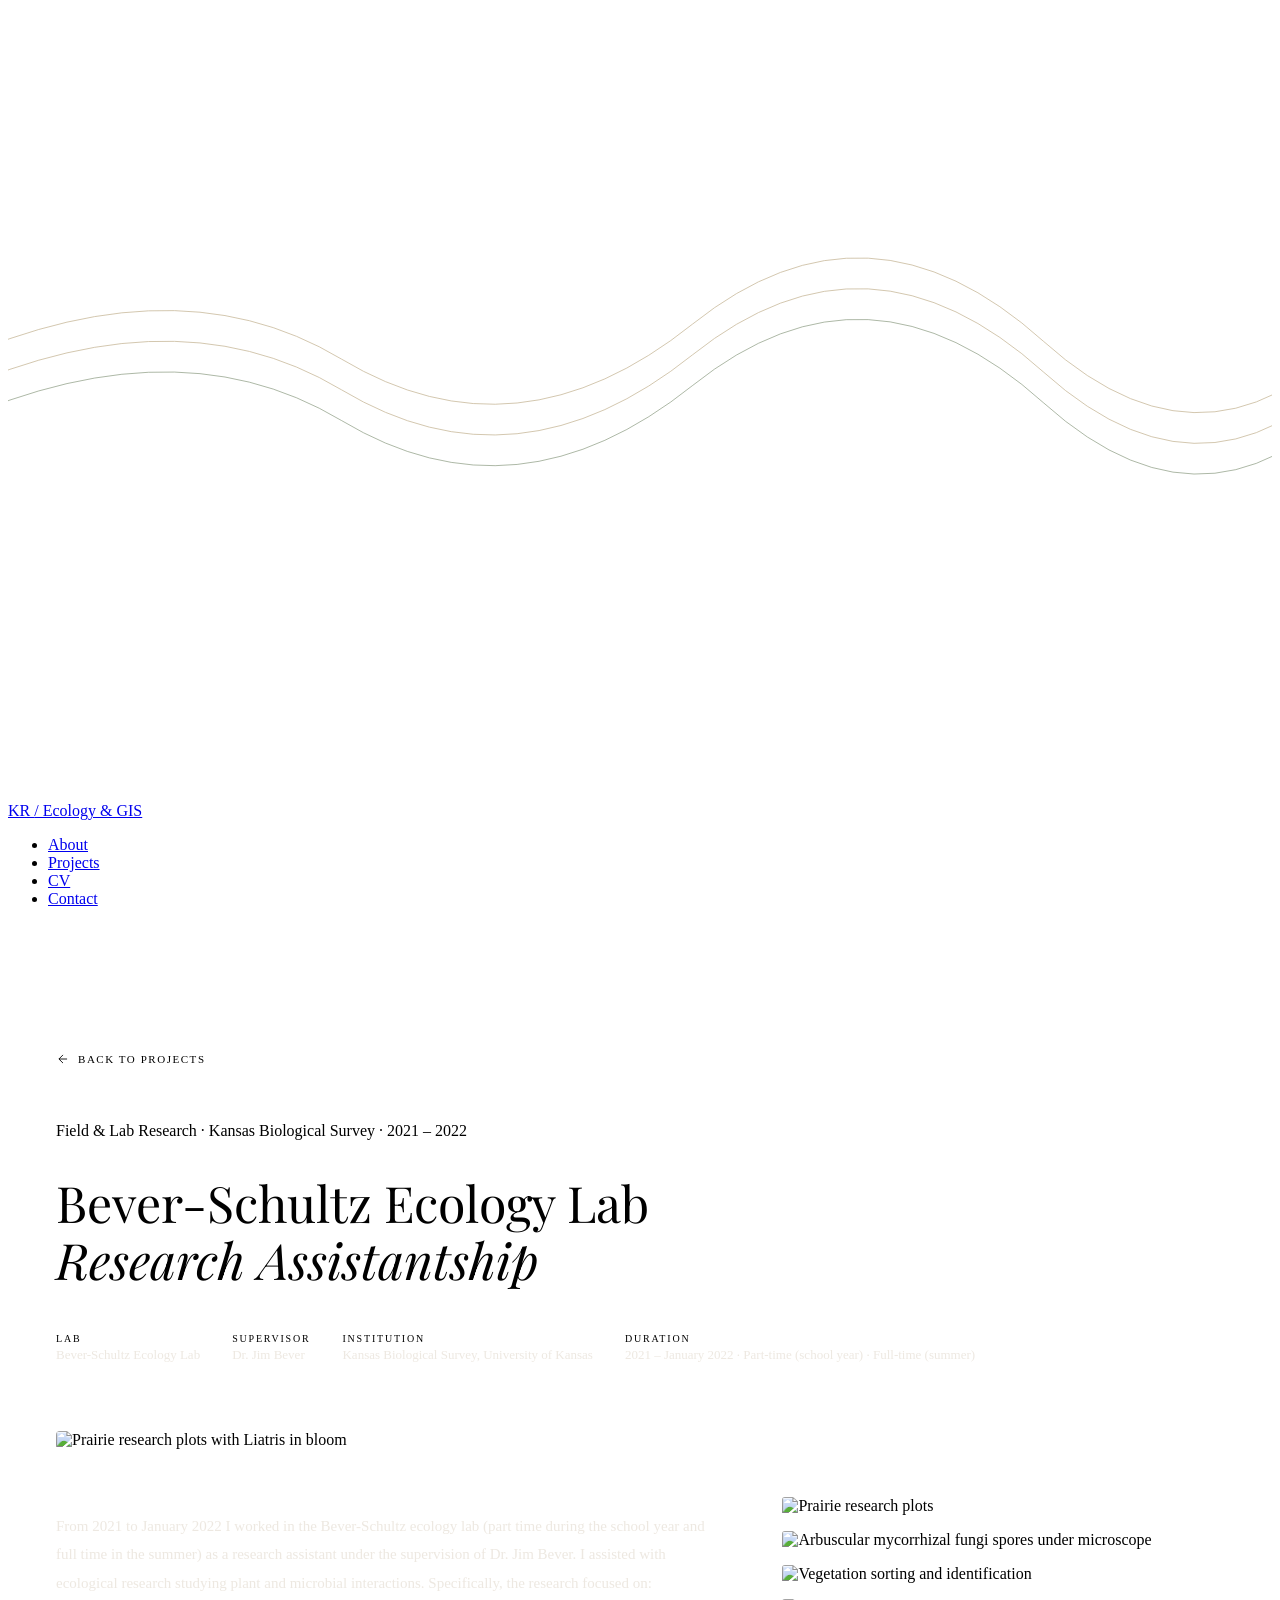
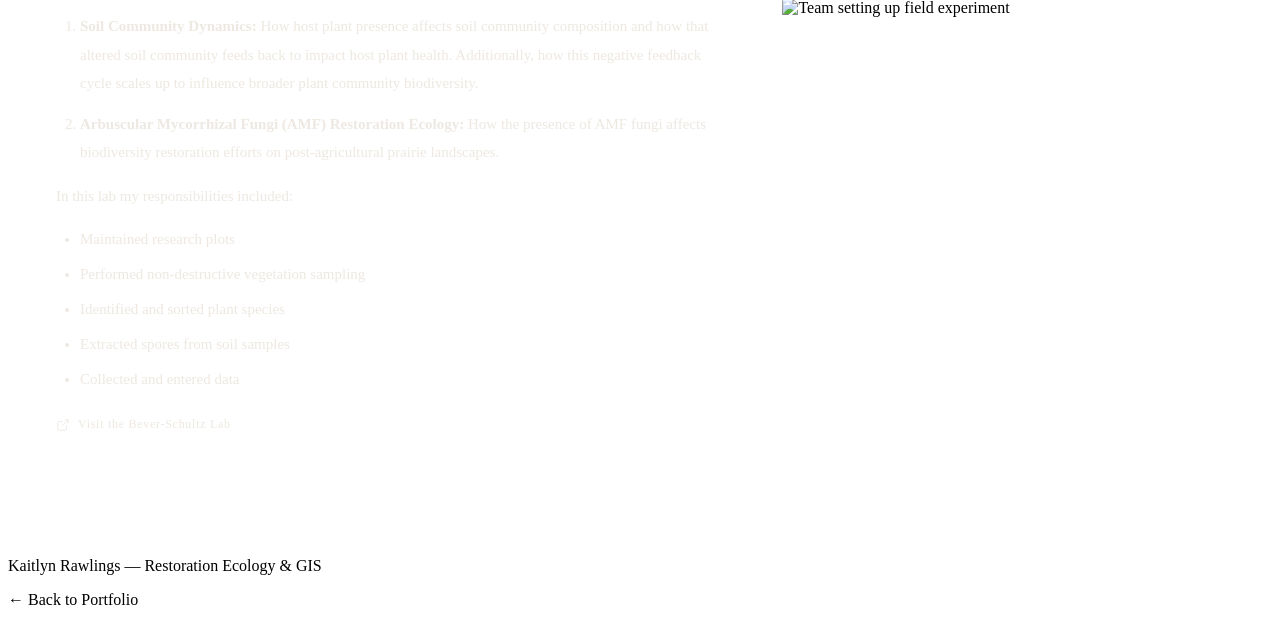
==== projects/ecology-lab.html @ 2fe0ceb7 "Add files via upload" ====
<!DOCTYPE html>
<html lang="en">
<head>
  <meta charset="UTF-8">
  <meta name="viewport" content="width=device-width, initial-scale=1.0">
  <title>Bever-Schultz Ecology Lab — Kaitlyn Rawlings</title>
  <link rel="preconnect" href="https://fonts.googleapis.com">
  <link rel="preconnect" href="https://fonts.gstatic.com" crossorigin>
  <link href="https://fonts.googleapis.com/css2?family=Playfair+Display:ital,wght@0,400;0,600;1,400&family=DM+Sans:opsz,wght@9..40,300;9..40,400;9..40,500&display=swap" rel="stylesheet">
  <link rel="stylesheet" href="../css/style.css">
  <style>
    .pp { max-width: 1400px; margin: 0 auto; padding: 8rem 3rem 5rem; position: relative; z-index: 1; }
    .project-back { display: inline-flex; align-items: center; gap: 0.5rem; font-size: 11px; letter-spacing: 0.14em; text-transform: uppercase; color: var(--sage); text-decoration: none; margin-bottom: 2.5rem; transition: color 0.2s; }
    .project-back:hover { color: var(--sand); }
    .project-back svg { width: 14px; height: 14px; }
    .ph h1 { font-family: 'Playfair Display', serif; font-size: clamp(30px, 4vw, 50px); color: var(--cream); font-weight: 400; line-height: 1.15; margin-bottom: 1.5rem; }
    .pmeta { display: flex; flex-wrap: wrap; gap: 2rem; padding: 1.25rem 0; border-top: 1px solid var(--line); border-bottom: 1px solid var(--line); margin-bottom: 3rem; }
    .mi { display: flex; flex-direction: column; gap: 0.2rem; }
    .ml { font-size: 10px; letter-spacing: 0.18em; text-transform: uppercase; color: var(--sage); }
    .mv { font-size: 13px; color: rgba(232,226,217,0.8); }
    .hero-img-wrap { width: 100%; margin-bottom: 3rem; border-radius: 4px; overflow: hidden; border: 1px solid var(--line); }
    .hero-img-wrap img { width: 100%; display: block; max-height: 380px; object-fit: cover; object-position: center 60%; }
    .body-grid { display: grid; grid-template-columns: 1.5fr 1fr; gap: 4rem; align-items: start; }
    .ptxt { font-size: 15px; color: rgba(232,226,217,0.78); line-height: 1.9; margin-bottom: 1.25rem; }
    .ptxt ol { padding-left: 1.5rem; margin: 0.75rem 0; }
    .ptxt ol li { margin-bottom: 0.75rem; }
    .ptxt ul { padding-left: 1.5rem; margin: 0.75rem 0; list-style: disc; }
    .ptxt ul li { margin-bottom: 0.4rem; }
    .sc { background: rgba(255,255,255,0.03); border: 1px solid var(--line); border-radius: 3px; padding: 1.25rem 1.5rem; margin-bottom: 1rem; }
    .scl { font-size: 10px; letter-spacing: 0.16em; text-transform: uppercase; color: var(--sage); margin-bottom: 0.5rem; }
    .scv { font-size: 13px; color: rgba(232,226,217,0.75); line-height: 1.6; }
    .side-img { width: 100%; border-radius: 3px; border: 1px solid var(--line); display: block; margin-bottom: 1rem; }
    .lab-link { display: inline-flex; align-items: center; gap: 0.5rem; font-size: 12px; color: var(--sage); text-decoration: none; letter-spacing: 0.06em; transition: color 0.2s; margin-top: 0.5rem; }
    .lab-link:hover { color: var(--sand); }
    @media (max-width: 900px) {
      .pp { padding: 7rem 1.5rem 4rem; }
      .body-grid { grid-template-columns: 1fr; gap: 2.5rem; }
    }
  </style>
</head>
<body>

  <div class="topo-bg" aria-hidden="true">
    <svg viewBox="0 0 1440 900" preserveAspectRatio="xMidYMid slice" xmlns="http://www.w3.org/2000/svg">
      <path d="M-100,420 Q180,280 380,400 Q580,520 780,360 Q980,200 1180,380 Q1380,560 1560,340" fill="none" stroke="#C8B89A" stroke-width="0.9"/>
      <path d="M-100,455 Q180,315 380,435 Q580,555 780,395 Q980,235 1180,415 Q1380,595 1560,375" fill="none" stroke="#C8B89A" stroke-width="0.9"/>
      <path d="M-100,490 Q180,350 380,470 Q580,590 780,430 Q980,270 1180,450 Q1380,630 1560,410" fill="none" stroke="#7A8C6E" stroke-width="0.7"/>
    </svg>
  </div>

  <nav id="main-nav" class="scrolled">
    <div class="nav-inner">
      <a href="../index.html" class="nav-brand">KR <span>/ Ecology &amp; GIS</span></a>
      <ul class="nav-links">
        <li><a href="../index.html#about">About</a></li>
        <li><a href="../index.html#portfolio">Projects</a></li>
        <li><a href="../index.html#resume">CV</a></li>
        <li><a href="../index.html#contact">Contact</a></li>
      </ul>
    </div>
  </nav>

  <main class="pp">

    <a href="../index.html#portfolio" class="project-back">
      <svg viewBox="0 0 24 24" fill="none" stroke="currentColor" stroke-width="1.5"><path d="M19 12H5M5 12l7-7M5 12l7 7"/></svg>
      Back to Projects
    </a>

    <div class="ph">
      <p class="section-eyebrow">Field &amp; Lab Research · Kansas Biological Survey · 2021 – 2022</p>
      <h1>Bever-Schultz Ecology Lab<br><em style="font-style:italic; color: var(--sand);">Research Assistantship</em></h1>
      <div class="pmeta">
        <div class="mi"><span class="ml">Lab</span><span class="mv">Bever-Schultz Ecology Lab</span></div>
        <div class="mi"><span class="ml">Supervisor</span><span class="mv">Dr. Jim Bever</span></div>
        <div class="mi"><span class="ml">Institution</span><span class="mv">Kansas Biological Survey, University of Kansas</span></div>
        <div class="mi"><span class="ml">Duration</span><span class="mv">2021 – January 2022 · Part-time (school year) · Full-time (summer)</span></div>
      </div>
    </div>

    <div class="hero-img-wrap">
      <img src="lab_field_liatris.jpg" alt="Prairie research plots with Liatris in bloom">
    </div>

    <div class="body-grid">

      <div class="ptxt">
        <p>From 2021 to January 2022 I worked in the Bever-Schultz ecology lab (part time during the school year and full time in the summer) as a research assistant under the supervision of Dr. Jim Bever. I assisted with ecological research studying plant and microbial interactions. Specifically, the research focused on:</p>

        <ol>
          <li><strong>Soil Community Dynamics:</strong> How host plant presence affects soil community composition and how that altered soil community feeds back to impact host plant health. Additionally, how this negative feedback cycle scales up to influence broader plant community biodiversity.</li>
          <li><strong>Arbuscular Mycorrhizal Fungi (AMF) Restoration Ecology:</strong> How the presence of AMF fungi affects biodiversity restoration efforts on post-agricultural prairie landscapes.</li>
        </ol>

        <p>In this lab my responsibilities included:</p>

        <ul>
          <li>Maintained research plots</li>
          <li>Performed non-destructive vegetation sampling</li>
          <li>Identified and sorted plant species</li>
          <li>Extracted spores from soil samples</li>
          <li>Collected and entered data</li>
        </ul>

        <a href="https://bever-schultzlab.weebly.com" target="_blank" rel="noopener" class="lab-link">
          <svg width="14" height="14" viewBox="0 0 24 24" fill="none" stroke="currentColor" stroke-width="1.5"><path d="M18 13v6a2 2 0 01-2 2H5a2 2 0 01-2-2V8a2 2 0 012-2h6"/><polyline points="15 3 21 3 21 9"/><line x1="10" y1="14" x2="21" y2="3"/></svg>
          Visit the Bever-Schultz Lab
        </a>
      </div>

      <div>
        <img src="lab_field_plots.jpg" alt="Prairie research plots" class="side-img">
        <img src="lab_spores.jpg" alt="Arbuscular mycorrhizal fungi spores under microscope" class="side-img">
        <img src="lab_sorting.jpg" alt="Vegetation sorting and identification" class="side-img">
        <img src="lab_team_setup.jpg" alt="Team setting up field experiment" class="side-img">
      </div>

    </div>

  </main>

  <footer style="position: relative; z-index: 1;">
    <div class="footer-inner">
      <p class="footer-left">Kaitlyn Rawlings &mdash; Restoration Ecology &amp; GIS</p>
      <p class="footer-right"><a href="../index.html" style="color: var(--muted); text-decoration: none;">← Back to Portfolio</a></p>
    </div>
  </footer>

  <script>
    const nav = document.getElementById('main-nav');
    window.addEventListener('scroll', () => {
      nav.classList.toggle('scrolled', window.scrollY > 60);
    }, { passive: true });
  </script>
</body>
</html>
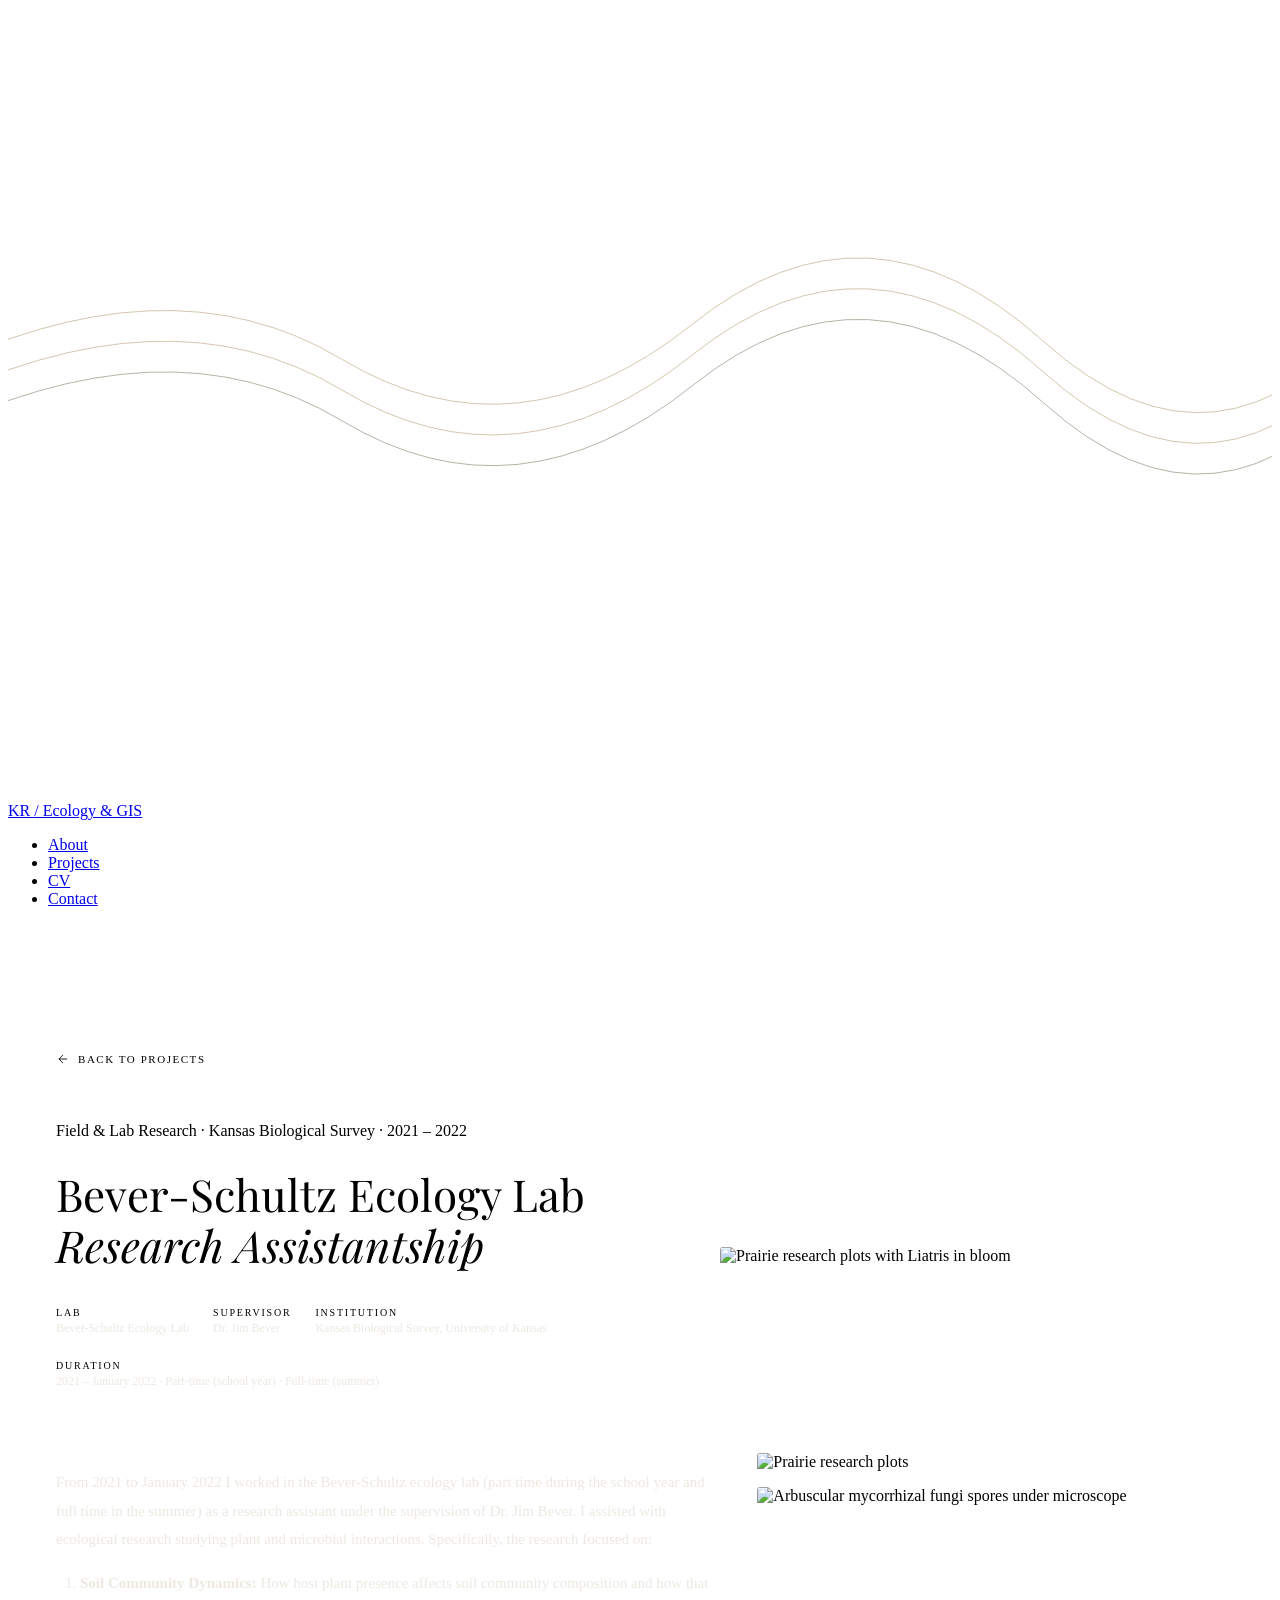
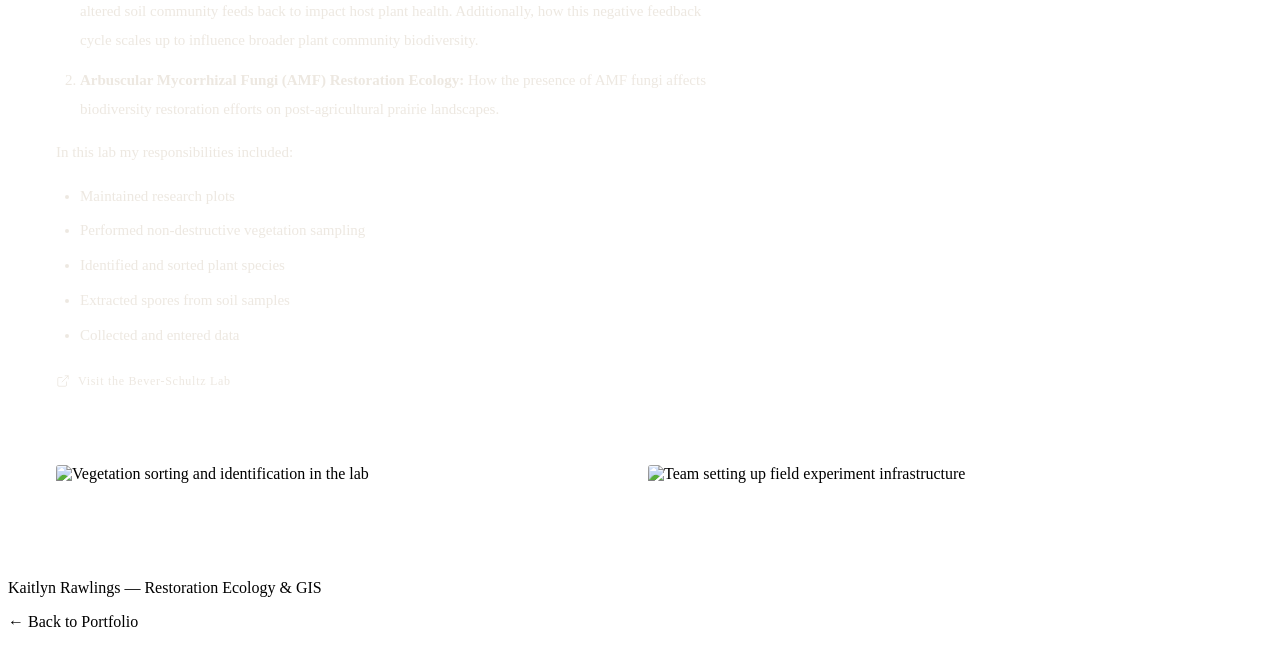
==== commit e834ef80: "Add files via upload" ====
--- a/projects/ecology-lab.html
+++ b/projects/ecology-lab.html
@@ -10,31 +10,75 @@
   <link rel="stylesheet" href="../css/style.css">
   <style>
     .pp { max-width: 1400px; margin: 0 auto; padding: 8rem 3rem 5rem; position: relative; z-index: 1; }
+
     .project-back { display: inline-flex; align-items: center; gap: 0.5rem; font-size: 11px; letter-spacing: 0.14em; text-transform: uppercase; color: var(--sage); text-decoration: none; margin-bottom: 2.5rem; transition: color 0.2s; }
     .project-back:hover { color: var(--sand); }
     .project-back svg { width: 14px; height: 14px; }
-    .ph h1 { font-family: 'Playfair Display', serif; font-size: clamp(30px, 4vw, 50px); color: var(--cream); font-weight: 400; line-height: 1.15; margin-bottom: 1.5rem; }
-    .pmeta { display: flex; flex-wrap: wrap; gap: 2rem; padding: 1.25rem 0; border-top: 1px solid var(--line); border-bottom: 1px solid var(--line); margin-bottom: 3rem; }
+
+    /* HEADER + HERO SIDE BY SIDE */
+    .header-hero {
+      display: grid;
+      grid-template-columns: 1.1fr 0.9fr;
+      gap: 3rem;
+      align-items: center;
+      margin-bottom: 3rem;
+    }
+    .ph h1 { font-family: 'Playfair Display', serif; font-size: clamp(28px, 3.5vw, 44px); color: var(--cream); font-weight: 400; line-height: 1.15; margin-bottom: 1.25rem; }
+    .pmeta { display: flex; flex-wrap: wrap; gap: 1.5rem; padding: 1rem 0; border-top: 1px solid var(--line); border-bottom: 1px solid var(--line); margin-bottom: 0; }
     .mi { display: flex; flex-direction: column; gap: 0.2rem; }
     .ml { font-size: 10px; letter-spacing: 0.18em; text-transform: uppercase; color: var(--sage); }
-    .mv { font-size: 13px; color: rgba(232,226,217,0.8); }
-    .hero-img-wrap { width: 100%; margin-bottom: 3rem; border-radius: 4px; overflow: hidden; border: 1px solid var(--line); }
-    .hero-img-wrap img { width: 100%; display: block; max-height: 380px; object-fit: cover; object-position: center 60%; }
-    .body-grid { display: grid; grid-template-columns: 1.5fr 1fr; gap: 4rem; align-items: start; }
+    .mv { font-size: 12px; color: rgba(232,226,217,0.8); }
+
+    .hero-img {
+      width: 100%;
+      border-radius: 3px;
+      border: 1px solid var(--line);
+      display: block;
+      max-height: 280px;
+      object-fit: cover;
+      object-position: center 40%;
+    }
+
+    /* MAIN CONTENT */
+    .content-grid {
+      display: grid;
+      grid-template-columns: 1.4fr 1fr;
+      gap: 3rem;
+      align-items: start;
+      margin-bottom: 3rem;
+    }
+
     .ptxt { font-size: 15px; color: rgba(232,226,217,0.78); line-height: 1.9; margin-bottom: 1.25rem; }
     .ptxt ol { padding-left: 1.5rem; margin: 0.75rem 0; }
     .ptxt ol li { margin-bottom: 0.75rem; }
     .ptxt ul { padding-left: 1.5rem; margin: 0.75rem 0; list-style: disc; }
     .ptxt ul li { margin-bottom: 0.4rem; }
-    .sc { background: rgba(255,255,255,0.03); border: 1px solid var(--line); border-radius: 3px; padding: 1.25rem 1.5rem; margin-bottom: 1rem; }
-    .scl { font-size: 10px; letter-spacing: 0.16em; text-transform: uppercase; color: var(--sage); margin-bottom: 0.5rem; }
-    .scv { font-size: 13px; color: rgba(232,226,217,0.75); line-height: 1.6; }
-    .side-img { width: 100%; border-radius: 3px; border: 1px solid var(--line); display: block; margin-bottom: 1rem; }
+
+    .side-photos { display: flex; flex-direction: column; gap: 1rem; }
+    .side-photo { width: 100%; border-radius: 3px; border: 1px solid var(--line); display: block; }
+
+    /* BOTTOM PHOTOS */
+    .bottom-photos {
+      display: grid;
+      grid-template-columns: 1fr 1fr;
+      gap: 1rem;
+      margin-top: 1rem;
+    }
+    .bottom-photos img {
+      width: 100%;
+      border-radius: 3px;
+      border: 1px solid var(--line);
+      display: block;
+    }
+
     .lab-link { display: inline-flex; align-items: center; gap: 0.5rem; font-size: 12px; color: var(--sage); text-decoration: none; letter-spacing: 0.06em; transition: color 0.2s; margin-top: 0.5rem; }
     .lab-link:hover { color: var(--sand); }
+
     @media (max-width: 900px) {
       .pp { padding: 7rem 1.5rem 4rem; }
-      .body-grid { grid-template-columns: 1fr; gap: 2.5rem; }
+      .header-hero { grid-template-columns: 1fr; gap: 2rem; }
+      .content-grid { grid-template-columns: 1fr; gap: 2rem; }
+      .bottom-photos { grid-template-columns: 1fr; }
     }
   </style>
 </head>
@@ -67,23 +111,23 @@
       Back to Projects
     </a>
 
-    <div class="ph">
-      <p class="section-eyebrow">Field &amp; Lab Research · Kansas Biological Survey · 2021 – 2022</p>
-      <h1>Bever-Schultz Ecology Lab<br><em style="font-style:italic; color: var(--sand);">Research Assistantship</em></h1>
-      <div class="pmeta">
-        <div class="mi"><span class="ml">Lab</span><span class="mv">Bever-Schultz Ecology Lab</span></div>
-        <div class="mi"><span class="ml">Supervisor</span><span class="mv">Dr. Jim Bever</span></div>
-        <div class="mi"><span class="ml">Institution</span><span class="mv">Kansas Biological Survey, University of Kansas</span></div>
-        <div class="mi"><span class="ml">Duration</span><span class="mv">2021 – January 2022 · Part-time (school year) · Full-time (summer)</span></div>
+    <!-- HEADER LEFT / HERO IMAGE RIGHT -->
+    <div class="header-hero">
+      <div class="ph">
+        <p class="section-eyebrow">Field &amp; Lab Research · Kansas Biological Survey · 2021 – 2022</p>
+        <h1>Bever-Schultz Ecology Lab<br><em style="font-style:italic; color: var(--sand);">Research Assistantship</em></h1>
+        <div class="pmeta">
+          <div class="mi"><span class="ml">Lab</span><span class="mv">Bever-Schultz Ecology Lab</span></div>
+          <div class="mi"><span class="ml">Supervisor</span><span class="mv">Dr. Jim Bever</span></div>
+          <div class="mi"><span class="ml">Institution</span><span class="mv">Kansas Biological Survey, University of Kansas</span></div>
+          <div class="mi"><span class="ml">Duration</span><span class="mv">2021 – January 2022 · Part-time (school year) · Full-time (summer)</span></div>
+        </div>
       </div>
+      <img src="lab_field_liatris.jpg" alt="Prairie research plots with Liatris in bloom" class="hero-img">
     </div>
 
-    <div class="hero-img-wrap">
-      <img src="lab_field_liatris.jpg" alt="Prairie research plots with Liatris in bloom">
-    </div>
-
-    <div class="body-grid">
-
+    <!-- TEXT LEFT / FIELD PLOTS PHOTO RIGHT -->
+    <div class="content-grid">
       <div class="ptxt">
         <p>From 2021 to January 2022 I worked in the Bever-Schultz ecology lab (part time during the school year and full time in the summer) as a research assistant under the supervision of Dr. Jim Bever. I assisted with ecological research studying plant and microbial interactions. Specifically, the research focused on:</p>
 
@@ -108,13 +152,17 @@
         </a>
       </div>
 
-      <div>
-        <img src="lab_field_plots.jpg" alt="Prairie research plots" class="side-img">
-        <img src="lab_spores.jpg" alt="Arbuscular mycorrhizal fungi spores under microscope" class="side-img">
-        <img src="lab_sorting.jpg" alt="Vegetation sorting and identification" class="side-img">
-        <img src="lab_team_setup.jpg" alt="Team setting up field experiment" class="side-img">
+      <!-- FIELD PLOTS + SPORE PHOTOS RIGHT -->
+      <div class="side-photos">
+        <img src="lab_field_plots.jpg" alt="Prairie research plots" class="side-photo">
+        <img src="lab_spores.jpg" alt="Arbuscular mycorrhizal fungi spores under microscope" class="side-photo">
       </div>
+    </div>
 
+    <!-- SORTING + TEAM PHOTOS AT BOTTOM -->
+    <div class="bottom-photos">
+      <img src="lab_sorting.jpg" alt="Vegetation sorting and identification in the lab">
+      <img src="lab_team_setup.jpg" alt="Team setting up field experiment infrastructure">
     </div>
 
   </main>
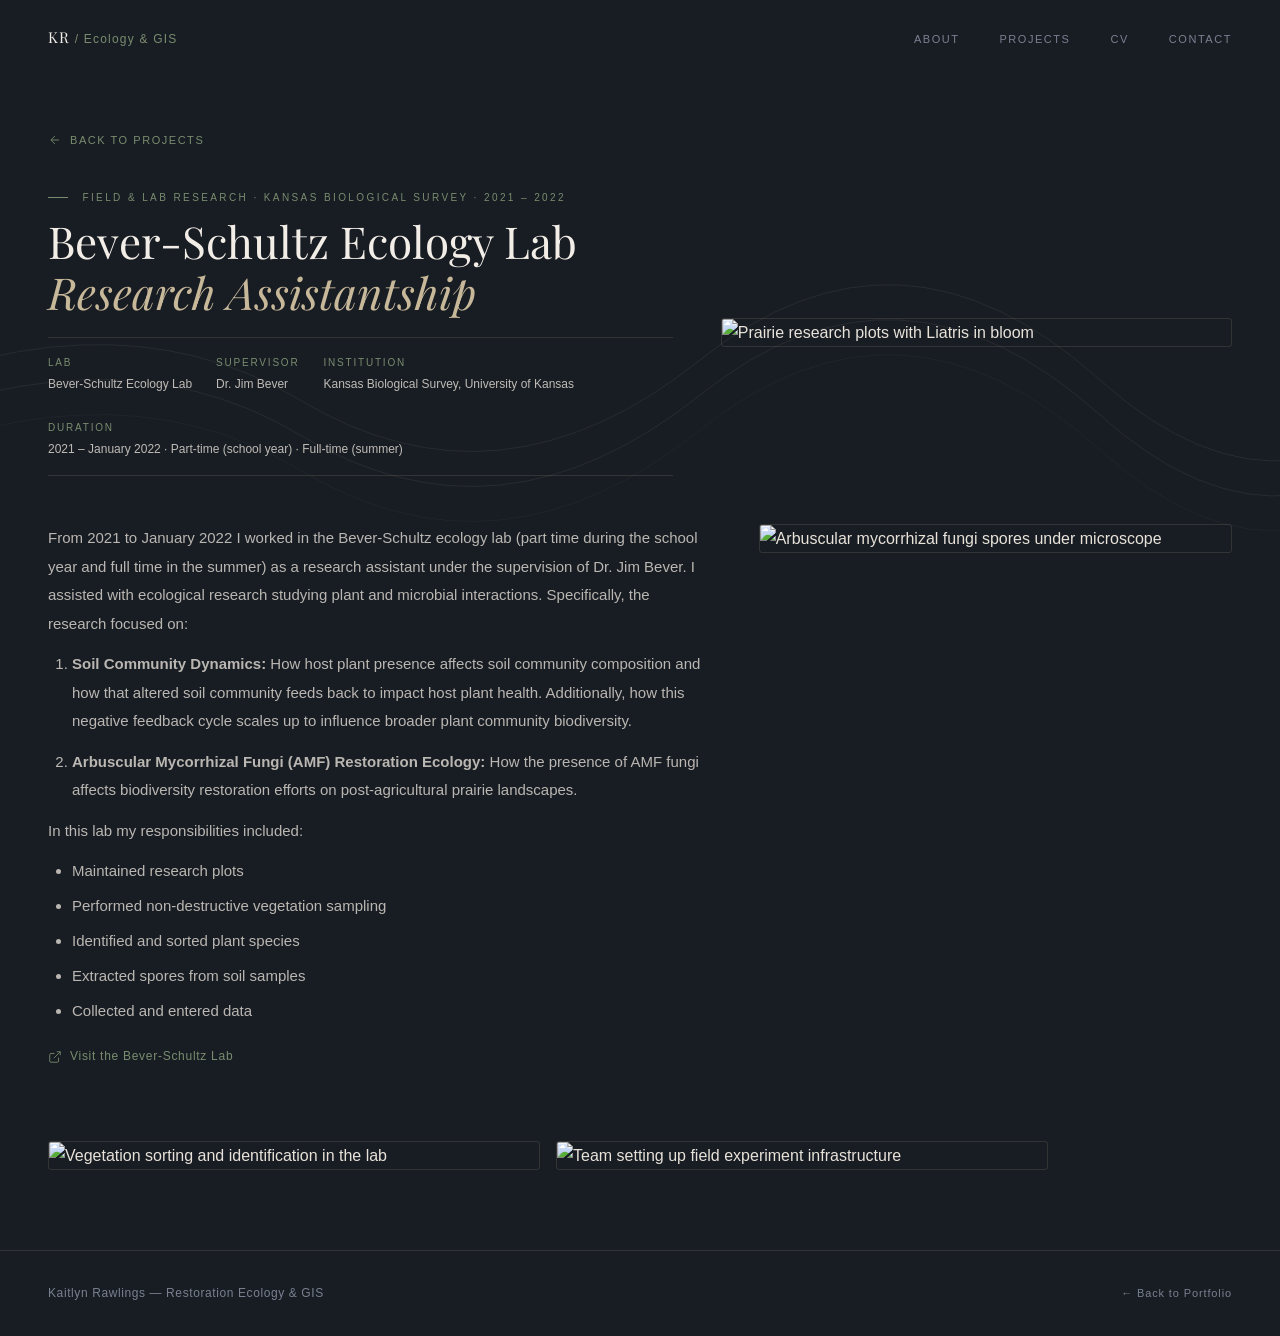
==== commit 9669d72c: "Add files via upload" ====
--- a/projects/ecology-lab.html
+++ b/projects/ecology-lab.html
@@ -63,12 +63,14 @@
       grid-template-columns: 1fr 1fr;
       gap: 1rem;
       margin-top: 1rem;
+      max-width: 1000px;
     }
     .bottom-photos img {
       width: 100%;
       border-radius: 3px;
       border: 1px solid var(--line);
       display: block;
+      cursor: default;
     }
 
     .lab-link { display: inline-flex; align-items: center; gap: 0.5rem; font-size: 12px; color: var(--sage); text-decoration: none; letter-spacing: 0.06em; transition: color 0.2s; margin-top: 0.5rem; }
@@ -154,7 +156,6 @@
 
       <!-- FIELD PLOTS + SPORE PHOTOS RIGHT -->
       <div class="side-photos">
-        <img src="lab_field_plots.jpg" alt="Prairie research plots" class="side-photo">
         <img src="lab_spores.jpg" alt="Arbuscular mycorrhizal fungi spores under microscope" class="side-photo">
       </div>
     </div>
--- a/css/style.css
+++ b/css/style.css
@@ -0,0 +1,1033 @@
+/* ================================================
+   Kaitlyn Rawlings — Portfolio
+   Topographic Field Science Aesthetic
+   ================================================ */
+
+:root {
+  --sand:    #C8B89A;
+  --sage:    #7A8C6E;
+  --slate:   #2C3440;
+  --deep:    #181D24;
+  --deeper:  #121519;
+  --fog:     #E8E2D9;
+  --cream:   #F2EDE6;
+  --rust:    #A05C3A;
+  --muted:   #7A8090;
+  --line:    rgba(200,184,154,0.15);
+  --line-md: rgba(200,184,154,0.25);
+}
+
+/* ---- RESET ---- */
+*, *::before, *::after { box-sizing: border-box; margin: 0; padding: 0; }
+html { scroll-behavior: smooth; font-size: 16px; }
+
+body {
+  background: var(--deep);
+  color: var(--fog);
+  font-family: 'DM Sans', 'Helvetica Neue', sans-serif;
+  font-weight: 300;
+  line-height: 1.7;
+  overflow-x: hidden;
+  -webkit-font-smoothing: antialiased;
+}
+
+img { max-width: 100%; display: block; }
+a { color: inherit; }
+
+/* ---- PASSWORD GATE ---- */
+#gate {
+  position: fixed;
+  inset: 0;
+  z-index: 9999;
+  background: var(--deeper);
+  display: flex;
+  align-items: center;
+  justify-content: center;
+  transition: opacity 0.6s ease;
+}
+#gate.hidden {
+  opacity: 0;
+  pointer-events: none;
+}
+
+.gate-inner {
+  text-align: center;
+  max-width: 380px;
+  width: 90%;
+  padding: 0 1rem;
+}
+
+.gate-mark {
+  display: flex;
+  justify-content: center;
+  margin-bottom: 2rem;
+}
+
+.gate-eyebrow {
+  font-size: 10px;
+  letter-spacing: 0.22em;
+  text-transform: uppercase;
+  color: var(--sage);
+  margin-bottom: 0.75rem;
+}
+
+.gate-title {
+  font-family: 'Playfair Display', Georgia, serif;
+  font-size: 38px;
+  color: var(--cream);
+  font-weight: 400;
+  margin-bottom: 0.25rem;
+}
+
+.gate-sub {
+  font-size: 13px;
+  color: var(--muted);
+  letter-spacing: 0.05em;
+  margin-bottom: 2.5rem;
+}
+
+.gate-form {
+  display: flex;
+  flex-direction: column;
+  gap: 0.75rem;
+}
+
+.gate-input {
+  background: rgba(255,255,255,0.04);
+  border: 1px solid rgba(200,184,154,0.25);
+  color: var(--fog);
+  font-family: 'DM Sans', sans-serif;
+  font-size: 15px;
+  font-weight: 300;
+  padding: 13px 18px;
+  border-radius: 3px;
+  outline: none;
+  letter-spacing: 0.06em;
+  transition: border-color 0.2s;
+  text-align: center;
+}
+.gate-input::placeholder { color: var(--muted); }
+.gate-input:focus { border-color: var(--sand); }
+
+.gate-btn {
+  background: var(--sage);
+  color: var(--cream);
+  border: none;
+  font-family: 'DM Sans', sans-serif;
+  font-size: 11px;
+  font-weight: 500;
+  letter-spacing: 0.15em;
+  text-transform: uppercase;
+  padding: 14px;
+  border-radius: 3px;
+  cursor: pointer;
+  transition: background 0.2s;
+}
+.gate-btn:hover { background: #6A7C5E; }
+
+.gate-error {
+  font-size: 12px;
+  color: #C07060;
+  margin-top: 0.5rem;
+  min-height: 18px;
+  letter-spacing: 0.04em;
+}
+
+.gate-note {
+  font-size: 11px;
+  color: rgba(122,128,144,0.6);
+  margin-top: 2rem;
+  letter-spacing: 0.06em;
+}
+
+/* ---- TOPO BG ---- */
+.topo-bg {
+  position: fixed;
+  inset: 0;
+  z-index: 0;
+  pointer-events: none;
+  opacity: 0.1;
+  overflow: hidden;
+}
+.topo-bg svg { width: 100%; height: 100%; }
+
+/* ---- NAV ---- */
+#main-nav {
+  position: fixed;
+  top: 0; left: 0; right: 0;
+  z-index: 100;
+  transition: background 0.3s;
+}
+#main-nav.scrolled {
+  background: rgba(24,29,36,0.96);
+  backdrop-filter: blur(12px);
+  border-bottom: 1px solid var(--line);
+}
+
+.nav-inner {
+  max-width: 1400px;
+  margin: 0 auto;
+  padding: 1.5rem 3rem;
+  display: flex;
+  align-items: center;
+  justify-content: space-between;
+}
+
+.nav-brand {
+  font-family: 'Playfair Display', serif;
+  font-size: 15px;
+  letter-spacing: 0.06em;
+  color: var(--cream);
+  text-decoration: none;
+}
+.nav-brand span {
+  color: var(--sage);
+  font-family: 'DM Sans', sans-serif;
+  font-size: 12px;
+  font-weight: 300;
+  letter-spacing: 0.1em;
+}
+
+.nav-links {
+  display: flex;
+  gap: 2.5rem;
+  list-style: none;
+}
+.nav-links a {
+  color: var(--muted);
+  text-decoration: none;
+  font-size: 11px;
+  letter-spacing: 0.14em;
+  text-transform: uppercase;
+  transition: color 0.2s;
+  font-weight: 400;
+}
+.nav-links a:hover { color: var(--sand); }
+
+.nav-toggle {
+  display: none;
+  flex-direction: column;
+  gap: 5px;
+  background: none;
+  border: none;
+  cursor: pointer;
+  padding: 4px;
+}
+.nav-toggle span {
+  display: block;
+  width: 22px; height: 1px;
+  background: var(--fog);
+  transition: all 0.3s;
+}
+
+/* ---- SECTIONS ---- */
+section { position: relative; z-index: 1; }
+
+.section-alt { background: rgba(255,255,255,0.025); }
+
+.section-inner {
+  max-width: 1400px;
+  margin: 0 auto;
+  padding: 5rem 3rem;
+}
+
+.section-eyebrow {
+  font-size: 10px;
+  letter-spacing: 0.24em;
+  text-transform: uppercase;
+  color: var(--sage);
+  margin-bottom: 0.6rem;
+  display: flex;
+  align-items: center;
+  gap: 0.9rem;
+}
+.section-eyebrow::before {
+  content: '';
+  display: block;
+  width: 20px; height: 1px;
+  background: var(--sage);
+  flex-shrink: 0;
+}
+
+.section-title {
+  font-family: 'Playfair Display', serif;
+  font-size: clamp(34px, 4.5vw, 52px);
+  color: var(--cream);
+  line-height: 1.1;
+  margin-bottom: 3rem;
+  font-weight: 400;
+}
+
+/* ---- HERO ---- */
+#hero {
+  display: flex;
+  flex-direction: column;
+  justify-content: center;
+  padding: 7rem 3rem 5rem;
+  position: relative;
+}
+
+.hero-three {
+  max-width: 1400px;
+  margin: 0 auto;
+  width: 100%;
+  display: grid;
+  grid-template-columns: 1.2fr 0.75fr 0.85fr;
+  gap: 3rem;
+  align-items: center;
+}
+
+.hero-col-left { }
+
+.hero-col-photo {
+  display: flex;
+  align-items: stretch;
+}
+
+.hero-photo-placeholder {
+  width: 100%;
+  min-height: 320px;
+  background: rgba(44,52,64,0.6);
+  border: 1px solid var(--line);
+  border-radius: 3px;
+  display: flex;
+  flex-direction: column;
+  align-items: center;
+  justify-content: center;
+  gap: 0.75rem;
+}
+
+.hero-col-photo img {
+  width: 100%;
+  height: 100%;
+  min-height: 320px;
+  object-fit: cover;
+  border-radius: 3px;
+  display: block;
+}
+
+.placeholder-text {
+  font-size: 10px;
+  letter-spacing: 0.1em;
+  text-transform: uppercase;
+  color: rgba(122,128,144,0.45);
+}
+
+.hero-col-facts {
+  display: flex;
+  flex-direction: column;
+  gap: 0;
+  border-left: 1px solid var(--line);
+  padding-left: 2.5rem;
+}
+
+.hero-fact {
+  display: flex;
+  flex-direction: column;
+  gap: 0.2rem;
+  padding: 1.1rem 0;
+  border-bottom: 1px solid var(--line);
+}
+.hero-fact:first-child { padding-top: 0; }
+.hero-fact:last-child { border-bottom: none; }
+
+.hero-fact-label {
+  font-size: 10px;
+  letter-spacing: 0.18em;
+  text-transform: uppercase;
+  color: var(--sage);
+}
+
+.hero-fact-val {
+  font-size: 13px;
+  color: rgba(232,226,217,0.78);
+  line-height: 1.6;
+}
+
+.hero-eyebrow {
+  display: flex;
+  align-items: center;
+  gap: 1rem;
+  font-size: 11px;
+  letter-spacing: 0.2em;
+  text-transform: uppercase;
+  color: var(--sage);
+  margin-bottom: 1.75rem;
+}
+
+.eyebrow-line {
+  display: block;
+  width: 40px; height: 1px;
+  background: var(--sage);
+  flex-shrink: 0;
+}
+
+.hero-name {
+  font-family: 'Playfair Display', serif;
+  font-size: clamp(36px, 4.5vw, 62px);
+  line-height: 1.0;
+  color: var(--cream);
+  margin-bottom: 0.2em;
+  font-weight: 400;
+}
+.hero-name em {
+  font-style: italic;
+  color: var(--sand);
+}
+
+.hero-bio {
+  font-size: 15px;
+  color: rgba(232,226,217,0.78);
+  line-height: 1.85;
+  margin-bottom: 1.75rem;
+  max-width: 500px;
+}
+
+.hero-tagline {
+  font-family: 'Playfair Display', serif;
+  font-size: clamp(16px, 2vw, 22px);
+  color: var(--sage);
+  font-style: italic;
+  margin-bottom: 1.75rem;
+}
+
+.hero-cta {
+  display: flex;
+  gap: 1rem;
+  flex-wrap: wrap;
+}
+
+.btn-primary {
+  background: var(--sage);
+  color: var(--cream);
+  text-decoration: none;
+  font-size: 11px;
+  font-weight: 500;
+  letter-spacing: 0.14em;
+  text-transform: uppercase;
+  padding: 14px 30px;
+  border-radius: 2px;
+  transition: background 0.2s;
+  display: inline-block;
+}
+.btn-primary:hover { background: #6A7C5E; color: var(--cream); }
+
+.btn-ghost {
+  border: 1px solid rgba(200,184,154,0.35);
+  color: var(--sand);
+  text-decoration: none;
+  font-size: 11px;
+  font-weight: 400;
+  letter-spacing: 0.14em;
+  text-transform: uppercase;
+  padding: 14px 30px;
+  border-radius: 2px;
+  transition: all 0.2s;
+  display: inline-block;
+}
+.btn-ghost:hover {
+  border-color: var(--sand);
+  background: rgba(200,184,154,0.07);
+  color: var(--sand);
+}
+
+.hero-scroll-hint {
+  position: absolute;
+  bottom: 2.5rem;
+  left: 3rem;
+  display: flex;
+  align-items: center;
+  gap: 1rem;
+  color: var(--muted);
+  font-size: 10px;
+  letter-spacing: 0.18em;
+  text-transform: uppercase;
+}
+.scroll-line {
+  width: 1px;
+  height: 40px;
+  background: linear-gradient(to bottom, var(--muted), transparent);
+}
+
+/* ---- ABOUT ---- */
+.about-grid {
+  display: grid;
+  grid-template-columns: 1.6fr 1fr;
+  gap: 4rem;
+  align-items: start;
+}
+
+.about-text p {
+  color: rgba(232,226,217,0.78);
+  font-size: 15px;
+  margin-bottom: 1.25rem;
+  line-height: 1.9;
+}
+
+.about-facts { display: flex; flex-direction: column; gap: 1.25rem; }
+
+.fact-card {
+  border-left: 2px solid rgba(122,140,110,0.5);
+  padding: 0.6rem 0 0.6rem 1.25rem;
+}
+.fact-label {
+  font-size: 10px;
+  letter-spacing: 0.18em;
+  text-transform: uppercase;
+  color: var(--sage);
+  margin-bottom: 0.3rem;
+}
+.fact-value {
+  font-size: 13px;
+  color: rgba(232,226,217,0.8);
+  line-height: 1.6;
+}
+
+/* ---- SKILLS ---- */
+.skills-grid {
+  display: grid;
+  grid-template-columns: repeat(auto-fit, minmax(230px, 1fr));
+  gap: 1.5rem;
+}
+
+.skill-card {
+  background: rgba(255,255,255,0.03);
+  border: 1px solid var(--line);
+  border-radius: 3px;
+  padding: 2rem 1.75rem;
+  transition: border-color 0.3s;
+}
+.skill-card:hover { border-color: var(--line-md); }
+
+.skill-icon-wrap {
+  color: var(--sage);
+  margin-bottom: 1.25rem;
+  opacity: 0.7;
+}
+
+.skill-cat {
+  font-size: 10px;
+  letter-spacing: 0.18em;
+  text-transform: uppercase;
+  color: var(--sage);
+  margin-bottom: 0.3rem;
+}
+
+.skill-name {
+  font-family: 'Playfair Display', serif;
+  font-size: 17px;
+  color: var(--cream);
+  margin-bottom: 0.9rem;
+  font-weight: 400;
+  line-height: 1.3;
+}
+
+.skill-tags { display: flex; flex-wrap: wrap; gap: 0.4rem; }
+
+.tag {
+  font-size: 11px;
+  letter-spacing: 0.04em;
+  color: var(--muted);
+  background: rgba(122,140,110,0.1);
+  border: 1px solid rgba(122,140,110,0.2);
+  padding: 3px 9px;
+  border-radius: 2px;
+}
+
+/* ---- PORTFOLIO ---- */
+.portfolio-grid {
+  display: grid;
+  grid-template-columns: repeat(auto-fit, minmax(300px, 1fr));
+  gap: 2rem;
+}
+
+.project-card {
+  background: rgba(255,255,255,0.03);
+  border: 1px solid var(--line);
+  border-radius: 3px;
+  overflow: hidden;
+  transition: transform 0.35s ease, border-color 0.3s;
+}
+.project-card:hover {
+  transform: translateY(-5px);
+  border-color: var(--line-md);
+}
+
+.project-thumb {
+  height: 190px;
+  position: relative;
+  overflow: hidden;
+}
+.thumb-stormwater {
+  background: linear-gradient(145deg, #1e2a38 0%, #1a2820 100%);
+}
+.thumb-catchment {
+  background: linear-gradient(145deg, #1a2838 0%, #162030 100%);
+}
+.thumb-quindaro {
+  background: linear-gradient(145deg, #1f2a1a 0%, #1a2530 100%);
+}
+.thumb-mycorrhizal {
+  background: linear-gradient(145deg, #251f1a 0%, #1a2020 100%);
+}
+
+.thumb-overlay {
+  position: absolute;
+  inset: 0;
+  display: flex;
+  align-items: flex-end;
+  padding: 1rem 1.25rem;
+}
+.thumb-tag {
+  font-size: 10px;
+  letter-spacing: 0.14em;
+  text-transform: uppercase;
+  color: var(--sage);
+  background: rgba(24,29,36,0.7);
+  padding: 4px 10px;
+  border-radius: 2px;
+  backdrop-filter: blur(4px);
+}
+
+.project-body { padding: 1.5rem 1.75rem; }
+
+.project-type {
+  font-size: 10px;
+  letter-spacing: 0.16em;
+  text-transform: uppercase;
+  color: var(--rust);
+  margin-bottom: 0.4rem;
+  opacity: 0.85;
+}
+
+.project-name {
+  font-family: 'Playfair Display', serif;
+  font-size: 17px;
+  color: var(--cream);
+  margin-bottom: 0.65rem;
+  line-height: 1.35;
+  font-weight: 400;
+}
+
+.project-desc {
+  font-size: 13px;
+  color: rgba(232,226,217,0.62);
+  line-height: 1.75;
+  margin-bottom: 1.1rem;
+}
+
+.project-tags { display: flex; flex-wrap: wrap; gap: 0.4rem; }
+
+/* ---- CARTOGRAPHY ---- */
+.carto-intro {
+  max-width: 580px;
+  color: rgba(232,226,217,0.72);
+  font-size: 15px;
+  margin-bottom: 3rem;
+  line-height: 1.85;
+}
+
+.carto-grid {
+  display: grid;
+  grid-template-columns: repeat(auto-fit, minmax(300px, 1fr));
+  gap: 2rem;
+  margin-bottom: 1.75rem;
+}
+
+.map-card {
+  background: rgba(255,255,255,0.03);
+  border: 1px solid var(--line);
+  border-radius: 3px;
+  overflow: hidden;
+  transition: transform 0.35s ease, border-color 0.3s;
+}
+.map-card:hover {
+  transform: translateY(-5px);
+  border-color: var(--line-md);
+}
+
+.map-thumb {
+  height: 220px;
+  background: var(--slate);
+  display: flex;
+  align-items: center;
+  justify-content: center;
+  overflow: hidden;
+  position: relative;
+}
+.map-thumb img {
+  width: 100%;
+  height: 100%;
+  object-fit: cover;
+  transition: transform 0.4s ease;
+}
+.map-card:hover .map-thumb img { transform: scale(1.03); }
+
+.map-placeholder {
+  display: flex;
+  flex-direction: column;
+  align-items: center;
+  gap: 0.75rem;
+}
+.map-placeholder-text {
+  font-size: 11px;
+  letter-spacing: 0.1em;
+  text-transform: uppercase;
+  color: rgba(122,128,144,0.5);
+}
+
+.map-info { padding: 1.5rem 1.75rem; }
+
+.map-org {
+  font-size: 10px;
+  letter-spacing: 0.16em;
+  text-transform: uppercase;
+  color: var(--rust);
+  margin-bottom: 0.4rem;
+  opacity: 0.85;
+}
+
+.map-title {
+  font-family: 'Playfair Display', serif;
+  font-size: 16px;
+  color: var(--cream);
+  margin-bottom: 0.5rem;
+  line-height: 1.35;
+  font-weight: 400;
+}
+
+.map-desc {
+  font-size: 12px;
+  color: rgba(232,226,217,0.58);
+  line-height: 1.7;
+  margin-bottom: 1rem;
+}
+
+.map-meta { display: flex; flex-wrap: wrap; gap: 0.4rem; }
+
+.carto-note {
+  font-size: 12px;
+  color: rgba(122,128,144,0.6);
+  border-left: 2px solid rgba(122,140,110,0.3);
+  padding-left: 1rem;
+  line-height: 1.7;
+  font-style: italic;
+}
+
+/* ---- RESUME ---- */
+.resume-layout {
+  display: grid;
+  grid-template-columns: 1.1fr 1fr;
+  gap: 5rem;
+  align-items: start;
+}
+
+.resume-col-title {
+  font-size: 10px;
+  letter-spacing: 0.2em;
+  text-transform: uppercase;
+  color: var(--sage);
+  margin-bottom: 2rem;
+  padding-bottom: 0.75rem;
+  border-bottom: 1px solid var(--line);
+}
+
+.resume-item { margin-bottom: 2.25rem; }
+
+.resume-header {
+  display: flex;
+  justify-content: space-between;
+  align-items: flex-start;
+  gap: 1rem;
+  margin-bottom: 0.35rem;
+}
+
+.resume-role {
+  font-family: 'Playfair Display', serif;
+  font-size: 15px;
+  color: var(--cream);
+  font-weight: 400;
+  line-height: 1.3;
+}
+
+.resume-date {
+  font-size: 11px;
+  color: var(--muted);
+  letter-spacing: 0.04em;
+  white-space: nowrap;
+  flex-shrink: 0;
+  padding-top: 2px;
+}
+
+.resume-org {
+  font-size: 12px;
+  color: var(--sage);
+  margin-bottom: 0.5rem;
+  letter-spacing: 0.03em;
+}
+
+.resume-bullets {
+  list-style: none;
+  display: flex;
+  flex-direction: column;
+  gap: 0.4rem;
+}
+.resume-bullets li {
+  font-size: 13px;
+  color: rgba(232,226,217,0.6);
+  line-height: 1.7;
+  padding-left: 1rem;
+  position: relative;
+}
+.resume-bullets li::before {
+  content: '—';
+  position: absolute;
+  left: 0;
+  color: rgba(122,140,110,0.5);
+  font-size: 11px;
+}
+
+.resume-detail {
+  font-size: 13px;
+  color: rgba(232,226,217,0.6);
+  line-height: 1.7;
+}
+
+.skills-list { display: flex; flex-direction: column; gap: 0; }
+
+.skill-row {
+  display: grid;
+  grid-template-columns: 110px 1fr;
+  gap: 1rem;
+  padding: 0.8rem 0;
+  border-bottom: 1px solid var(--line);
+  align-items: baseline;
+}
+
+.skill-row-label {
+  font-size: 10px;
+  letter-spacing: 0.12em;
+  text-transform: uppercase;
+  color: var(--muted);
+  flex-shrink: 0;
+}
+
+.skill-row-val {
+  font-size: 13px;
+  color: rgba(232,226,217,0.72);
+}
+
+.resume-download {
+  margin-top: 2.5rem;
+  padding-top: 2rem;
+  border-top: 1px solid var(--line);
+}
+
+/* ---- CV ---- */
+.cv-desc {
+  font-size: 15px;
+  color: rgba(232,226,217,0.72);
+  max-width: 480px;
+  line-height: 1.8;
+  margin-bottom: 2rem;
+}
+
+.cv-btns {
+  display: flex;
+  gap: 1rem;
+  flex-wrap: wrap;
+}
+
+.maps-subtitle {
+  font-family: 'Playfair Display', serif;
+  font-size: 28px;
+  color: var(--cream);
+  font-weight: 400;
+  margin: 4rem 0 1rem;
+}
+
+/* ---- CONTACT ---- */
+.contact-grid {
+  display: grid;
+  grid-template-columns: 1fr 1fr;
+  gap: 5rem;
+  align-items: start;
+}
+
+.contact-text {
+  font-size: 15px;
+  color: rgba(232,226,217,0.72);
+  line-height: 1.9;
+  margin-bottom: 1.25rem;
+}
+
+.contact-right { display: flex; flex-direction: column; gap: 0.75rem; }
+
+.contact-link {
+  display: flex;
+  align-items: center;
+  gap: 1rem;
+  text-decoration: none;
+  padding: 1rem 1.25rem;
+  border: 1px solid var(--line);
+  border-radius: 3px;
+  transition: all 0.2s;
+  color: var(--fog);
+}
+.contact-link:hover {
+  border-color: var(--line-md);
+  background: rgba(255,255,255,0.02);
+  color: var(--sand);
+}
+
+.contact-link-icon {
+  color: var(--sage);
+  flex-shrink: 0;
+  opacity: 0.8;
+}
+
+.contact-link-type {
+  display: block;
+  font-size: 10px;
+  letter-spacing: 0.14em;
+  text-transform: uppercase;
+  color: var(--muted);
+  margin-bottom: 2px;
+}
+
+.contact-link-val {
+  font-size: 14px;
+  font-weight: 400;
+}
+
+.contact-note {
+  font-size: 12px;
+  color: rgba(122,128,144,0.6);
+  padding: 1rem 1.25rem;
+  border: 1px dashed rgba(200,184,154,0.15);
+  border-radius: 3px;
+  line-height: 1.6;
+  margin-top: 0.25rem;
+  font-style: italic;
+}
+
+/* ---- LIGHTBOX ---- */
+.lightbox-overlay {
+  position: fixed; inset: 0; z-index: 9000;
+  background: rgba(0,0,0,0.92);
+  display: flex; align-items: center; justify-content: center;
+  padding: 2rem;
+  cursor: zoom-out;
+  opacity: 0;
+  transition: opacity 0.25s ease;
+}
+.lightbox-overlay.active { opacity: 1; }
+.lightbox-overlay img {
+  max-width: 95vw;
+  max-height: 90vh;
+  object-fit: contain;
+  border-radius: 3px;
+  box-shadow: 0 20px 60px rgba(0,0,0,0.6);
+  cursor: default;
+}
+.lightbox-close {
+  position: fixed; top: 1.5rem; right: 1.5rem;
+  color: rgba(232,226,217,0.7);
+  font-size: 28px; cursor: pointer; z-index: 9001;
+  line-height: 1;
+  transition: color 0.2s;
+}
+.lightbox-close:hover { color: var(--cream); }
+.zoomable { cursor: zoom-in; }
+.project-card img { cursor: pointer; }
+
+/* ---- FOOTER ---- */
+footer {
+  position: relative;
+  z-index: 1;
+  border-top: 1px solid var(--line);
+  padding: 2rem 3rem;
+}
+
+.footer-inner {
+  max-width: 1400px;
+  margin: 0 auto;
+  display: flex;
+  justify-content: space-between;
+  align-items: center;
+}
+
+.footer-left {
+  font-size: 12px;
+  color: var(--muted);
+  letter-spacing: 0.05em;
+}
+
+.footer-right {
+  font-size: 11px;
+  color: rgba(122,128,144,0.45);
+  letter-spacing: 0.08em;
+}
+
+/* ---- SCROLL ANIMATIONS ---- */
+.fade-up {
+  opacity: 0;
+  transform: translateY(28px);
+  transition: opacity 0.75s ease, transform 0.75s ease;
+}
+.fade-up.visible {
+  opacity: 1;
+  transform: translateY(0);
+}
+
+/* ---- RESPONSIVE ---- */
+@media (max-width: 900px) {
+  .about-grid,
+  .resume-layout,
+  .contact-grid { grid-template-columns: 1fr; gap: 3rem; }
+
+  .nav-inner { padding: 1.25rem 1.5rem; }
+  .nav-links { display: none; flex-direction: column; gap: 0; }
+  .nav-links.open {
+    display: flex;
+    position: absolute;
+    top: 100%;
+    left: 0; right: 0;
+    background: rgba(18,21,25,0.98);
+    border-bottom: 1px solid var(--line);
+    padding: 1rem 1.5rem 1.5rem;
+  }
+  .nav-links.open li a {
+    display: block;
+    padding: 0.7rem 0;
+    border-bottom: 1px solid var(--line);
+  }
+  .nav-toggle { display: flex; }
+
+  #hero { padding: 6rem 1.5rem 3rem; }
+  .hero-three { grid-template-columns: 1fr; gap: 2rem; }
+  .hero-col-left { order: 1; }
+  .hero-col-photo { order: 0; }
+  .hero-col-photo img { min-height: 260px; max-height: 300px; object-fit: cover; object-position: center top; width: 100%; border-radius: 3px; }
+  .hero-col-facts { order: 2; border-left: none; padding-left: 0; border-top: 1px solid var(--line); padding-top: 1.5rem; display: grid; grid-template-columns: 1fr 1fr; gap: 0; }
+  .hero-fact { padding: 0.8rem 1rem 0.8rem 0; }
+  .hero-name { font-size: clamp(42px, 10vw, 64px); }
+  .hero-bio { font-size: 14px; }
+  .section-inner { padding: 4rem 1.5rem; }
+  .hero-scroll-hint { display: none; }
+  footer { padding: 1.5rem; }
+  .footer-inner { flex-direction: column; gap: 0.4rem; text-align: center; }
+  .portfolio-grid { grid-template-columns: 1fr 1fr; gap: 1.25rem; }
+  .fact-card { padding: 0.75rem 0; }
+}
+
+@media (max-width: 580px) {
+  .hero-name { font-size: 42px; }
+  .portfolio-grid { grid-template-columns: 1fr; }
+  .skills-grid { grid-template-columns: 1fr; }
+  .hero-col-facts { grid-template-columns: 1fr; }
+  .section-inner { padding: 3rem 1.25rem; }
+  .nav-brand span { display: none; }
+  .project-card .project-body { padding: 1.25rem; }
+  .about-grid { gap: 2rem; }
+}
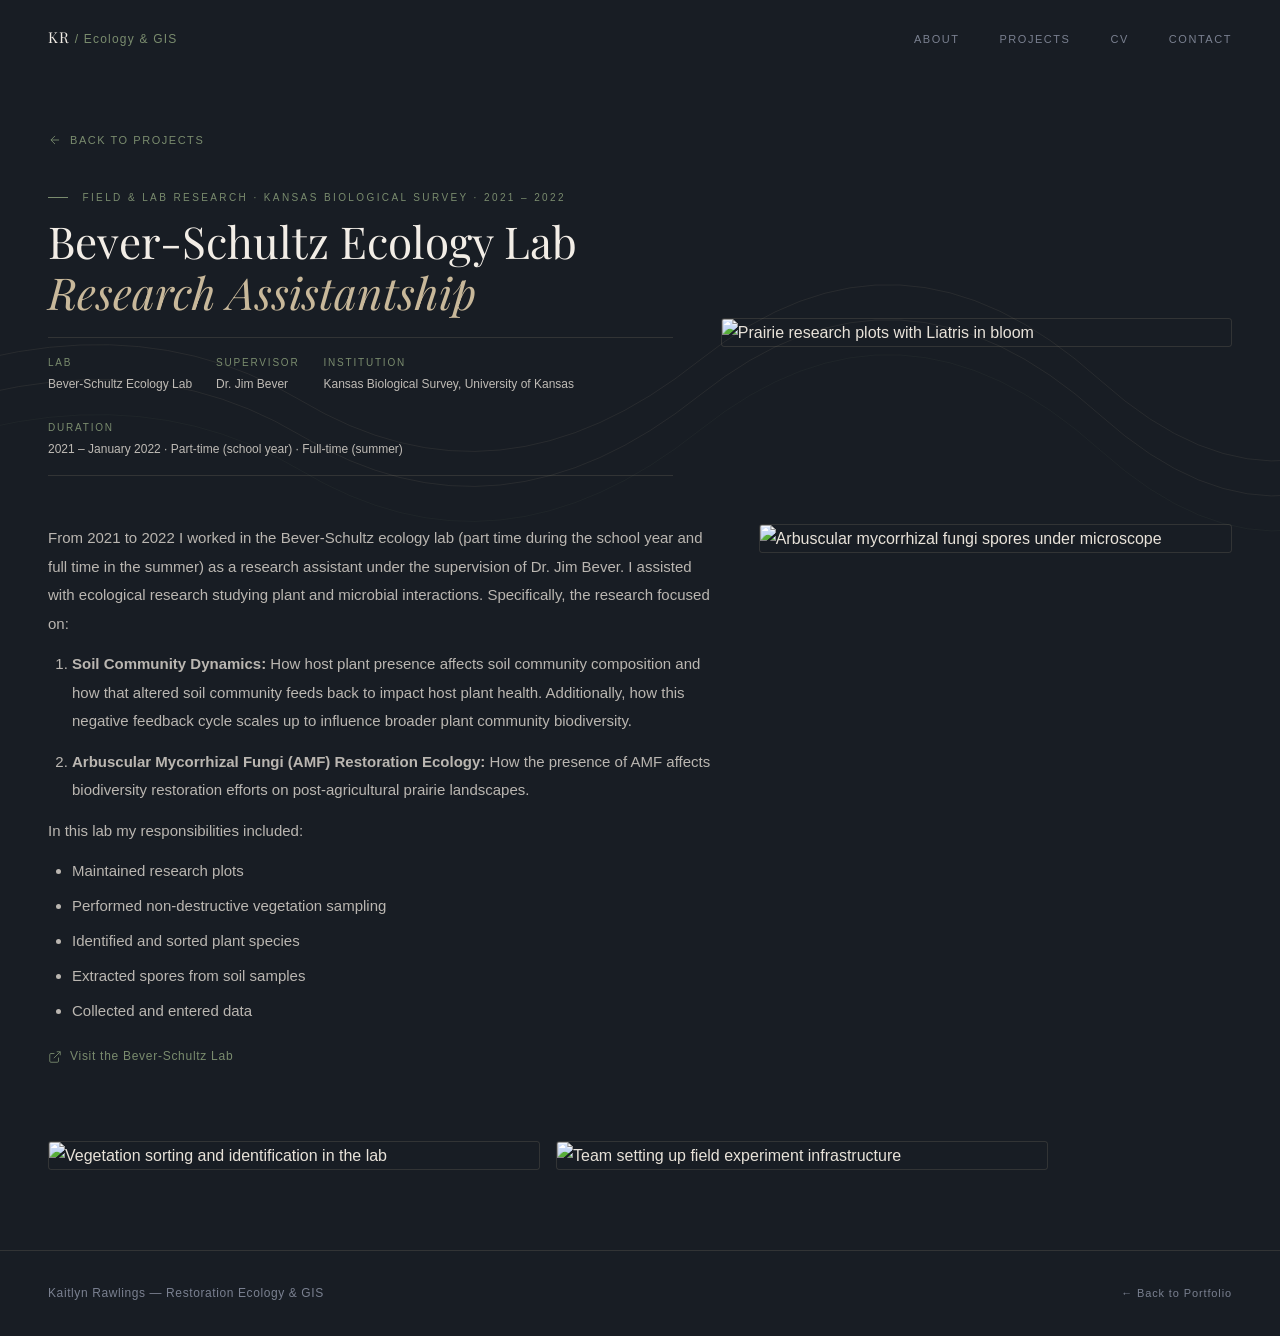
==== commit eb7c0237: "Update ecology-lab.html" ====
--- a/projects/ecology-lab.html
+++ b/projects/ecology-lab.html
@@ -131,11 +131,11 @@
     <!-- TEXT LEFT / FIELD PLOTS PHOTO RIGHT -->
     <div class="content-grid">
       <div class="ptxt">
-        <p>From 2021 to January 2022 I worked in the Bever-Schultz ecology lab (part time during the school year and full time in the summer) as a research assistant under the supervision of Dr. Jim Bever. I assisted with ecological research studying plant and microbial interactions. Specifically, the research focused on:</p>
+        <p>From 2021 to 2022 I worked in the Bever-Schultz ecology lab (part time during the school year and full time in the summer) as a research assistant under the supervision of Dr. Jim Bever. I assisted with ecological research studying plant and microbial interactions. Specifically, the research focused on:</p>
 
         <ol>
           <li><strong>Soil Community Dynamics:</strong> How host plant presence affects soil community composition and how that altered soil community feeds back to impact host plant health. Additionally, how this negative feedback cycle scales up to influence broader plant community biodiversity.</li>
-          <li><strong>Arbuscular Mycorrhizal Fungi (AMF) Restoration Ecology:</strong> How the presence of AMF fungi affects biodiversity restoration efforts on post-agricultural prairie landscapes.</li>
+          <li><strong>Arbuscular Mycorrhizal Fungi (AMF) Restoration Ecology:</strong> How the presence of AMF affects biodiversity restoration efforts on post-agricultural prairie landscapes.</li>
         </ol>
 
         <p>In this lab my responsibilities included:</p>
--- a/css/style.css
+++ b/css/style.css
@@ -226,9 +226,9 @@
 .section-alt { background: rgba(255,255,255,0.025); }
 
 .section-inner {
-  max-width: 1400px;
+  max-width: 1600px;
   margin: 0 auto;
-  padding: 5rem 3rem;
+  padding: 5rem 4rem;
 }
 
 .section-eyebrow {
@@ -263,16 +263,16 @@
   display: flex;
   flex-direction: column;
   justify-content: center;
-  padding: 7rem 3rem 5rem;
+  padding: 7rem 4rem 5rem;
   position: relative;
 }
 
 .hero-three {
-  max-width: 1400px;
+  max-width: 1600px;
   margin: 0 auto;
   width: 100%;
   display: grid;
-  grid-template-columns: 1.2fr 0.75fr 0.85fr;
+  grid-template-columns: 1fr 0.7fr 0.9fr;
   gap: 3rem;
   align-items: center;
 }
@@ -917,11 +917,12 @@
   background: rgba(0,0,0,0.92);
   display: flex; align-items: center; justify-content: center;
   padding: 2rem;
-  cursor: zoom-out;
+  cursor: default;
   opacity: 0;
+  pointer-events: none;
   transition: opacity 0.25s ease;
 }
-.lightbox-overlay.active { opacity: 1; }
+.lightbox-overlay.active { opacity: 1; pointer-events: all; cursor: zoom-out; }
 .lightbox-overlay img {
   max-width: 95vw;
   max-height: 90vh;
@@ -938,7 +939,6 @@
   transition: color 0.2s;
 }
 .lightbox-close:hover { color: var(--cream); }
-.zoomable { cursor: zoom-in; }
 .project-card img { cursor: pointer; }
 
 /* ---- FOOTER ---- */
